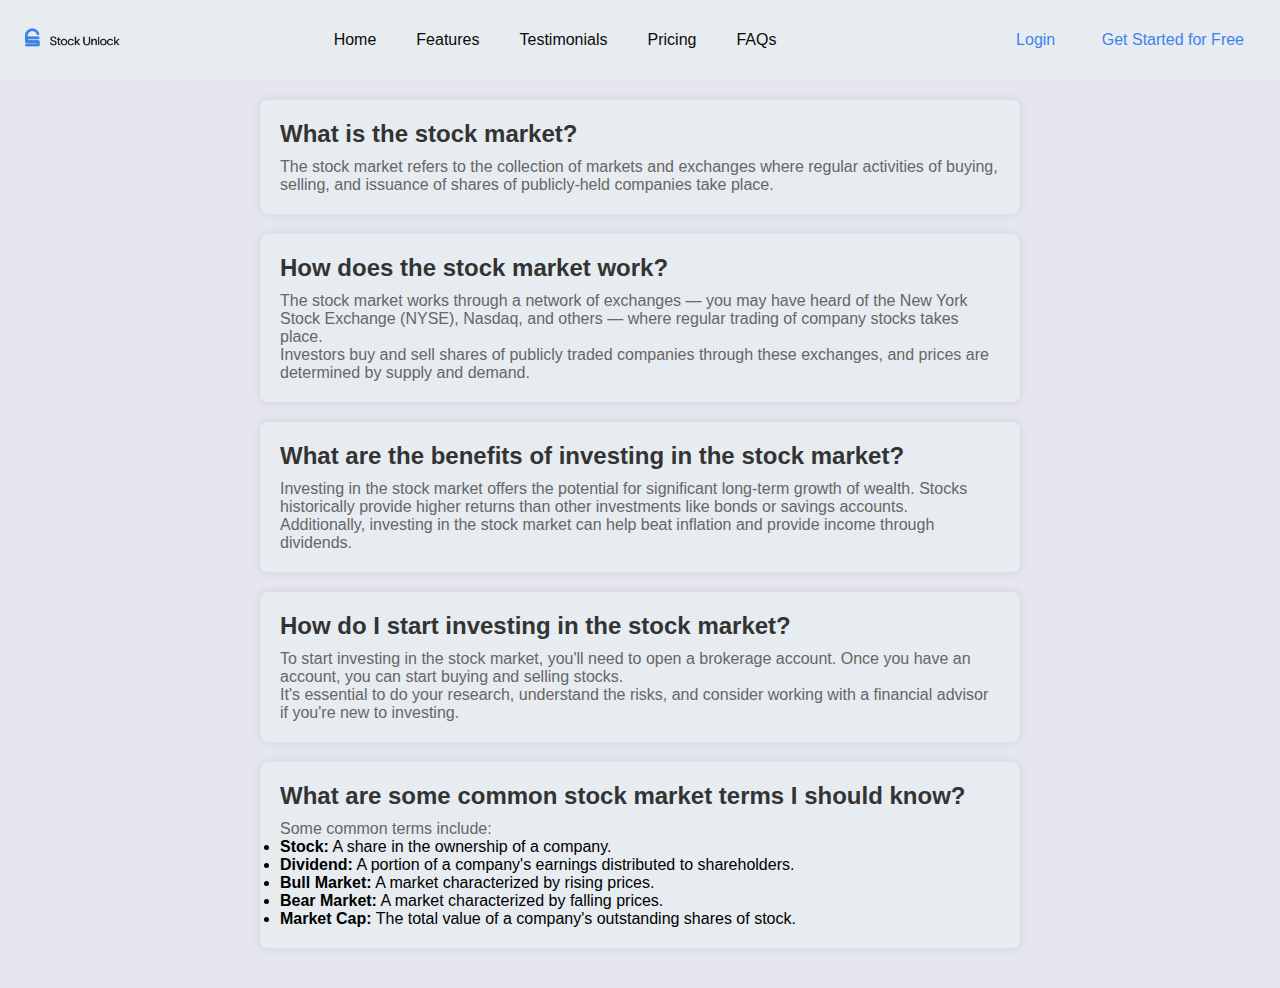
==== faq.html @ 990e5b63 "feature added" ====
<!DOCTYPE html>
<html lang="en">
<head>
    <meta charset="UTF-8">
    <meta name="viewport" content="width=device-width, initial-scale=1.0">
    <title>Stock Market FAQ</title>
    <link rel="stylesheet" href="index.css">
    <style>
        /* Additional CSS can be added here */
        body {
            font-family: Arial, sans-serif;
            margin: 0;
            padding: 0;
            background-color:#E6E6F0;
        }
        .container {
            max-width: 800px;
            margin: 0 auto;
            padding: 20px;
        }
        .faq-item {
            margin-bottom: 20px;
            background-color: #E6ECF0;
            border-radius: 8px;
            box-shadow: 0 0 10px rgba(0, 0, 0, 0.1);
            padding: 20px;
        }
        .faq-item h2 {
            margin-bottom: 10px;
            color: #333;
        }
        .faq-item p {
            color: #666;
        }
        .faq-item p:last-child {
            margin-bottom: 0;
        }
    </style>
</head>
<body>
    <!-- navbar  -->
    <div class="navbar">
        <div class="navbar-logo">
          <img src="img/Group 48.png" alt="Logo" width="100">
        </div>
        <div class="navbar-menu">
          <ul>
            <li><a href="index.html">Home</a></li>
            <li><a href="#">Features</a></li>
            <li><a href="#">Testimonials</a></li>
            <li><a href="#">Pricing</a></li>
            <li><a href="faq.html">FAQs</a></li>
          </ul>
        </div>
        <div class="navbar-actions">
          <a href="login.html">Login</a>
          <a href="register.html">Get Started for Free</a>
        </div>
      </div>
      <div></div>
      <!-- -------------------------------------------------------------------- -->
    <div class="container">
        <div class="faq-item">
            <h2>What is the stock market?</h2>
            <p>The stock market refers to the collection of markets and exchanges where regular activities of buying, selling, and issuance of shares of publicly-held companies take place.</p>
        </div>
        <div class="faq-item">
            <h2>How does the stock market work?</h2>
            <p>The stock market works through a network of exchanges — you may have heard of the New York Stock Exchange (NYSE), Nasdaq, and others — where regular trading of company stocks takes place.</p>
            <p>Investors buy and sell shares of publicly traded companies through these exchanges, and prices are determined by supply and demand.</p>
        </div>
        <div class="faq-item">
            <h2>What are the benefits of investing in the stock market?</h2>
            <p>Investing in the stock market offers the potential for significant long-term growth of wealth. Stocks historically provide higher returns than other investments like bonds or savings accounts.</p>
            <p>Additionally, investing in the stock market can help beat inflation and provide income through dividends.</p>
        </div>
        <div class="faq-item">
            <h2>How do I start investing in the stock market?</h2>
            <p>To start investing in the stock market, you'll need to open a brokerage account. Once you have an account, you can start buying and selling stocks.</p>
            <p>It's essential to do your research, understand the risks, and consider working with a financial advisor if you're new to investing.</p>
        </div>
        <div class="faq-item">
            <h2>What are some common stock market terms I should know?</h2>
            <p>Some common terms include:</p>
            <ul>
                <li><strong>Stock:</strong> A share in the ownership of a company.</li>
                <li><strong>Dividend:</strong> A portion of a company's earnings distributed to shareholders.</li>
                <li><strong>Bull Market:</strong> A market characterized by rising prices.</li>
                <li><strong>Bear Market:</strong> A market characterized by falling prices.</li>
                <li><strong>Market Cap:</strong> The total value of a company's outstanding shares of stock.</li>
            </ul>
        </div>
    </div>
</body>
</html>
---- index.css ----
/* Reset styles */
* {
  margin: 0;
  padding: 0;
  box-sizing: border-box;
  font-family: Verdana, Geneva, Tahoma, sans-serif;
}

/* alert css */
.alert {
  background-color:#e1edf5;
  color: #333;
  padding: 10px;
  text-align: center;
}

/* Navbar styles */
.navbar {
  background-color: #E6ECF0;
  display: flex;
  justify-content: space-between;
  align-items: center;
  padding: 10px 20px;
  height: 5rem;
  position: sticky;
  top: 0; /* Stick to the top */
}

.navbar-logo {
  flex: 0 0 auto;
}

.navbar-menu {
  flex: 1;
  text-align: center;
}

.navbar-menu ul {
  list-style: none;
  display: flex;
  justify-content: center;
}

.navbar-menu ul li {
  margin: 0 10px;
  position: relative;
}

.navbar-menu ul li a {
  color: #0c0b0b;
  text-decoration: none;
  padding: 10px;
  position: relative;
}

.navbar-menu ul li a:hover::before {
  content: "•";
  position: absolute;
  top: 0;
  left: 50%;
  transform: translateX(-50%);
  font-size: 1.2em;
  color: #E6ECF0;
}

.navbar-actions {
  flex: 0 0 auto;
}

.navbar-actions a {
  color: #3E83EB;
  text-decoration: none;
  padding: 10px 15px;
  margin-left: 10px;
  border: 1px solid #E6ECF0;
  border-radius: 5px;
}

.navbar-actions a:hover {
  background-color: #bdcce2;
  color: #333;
}
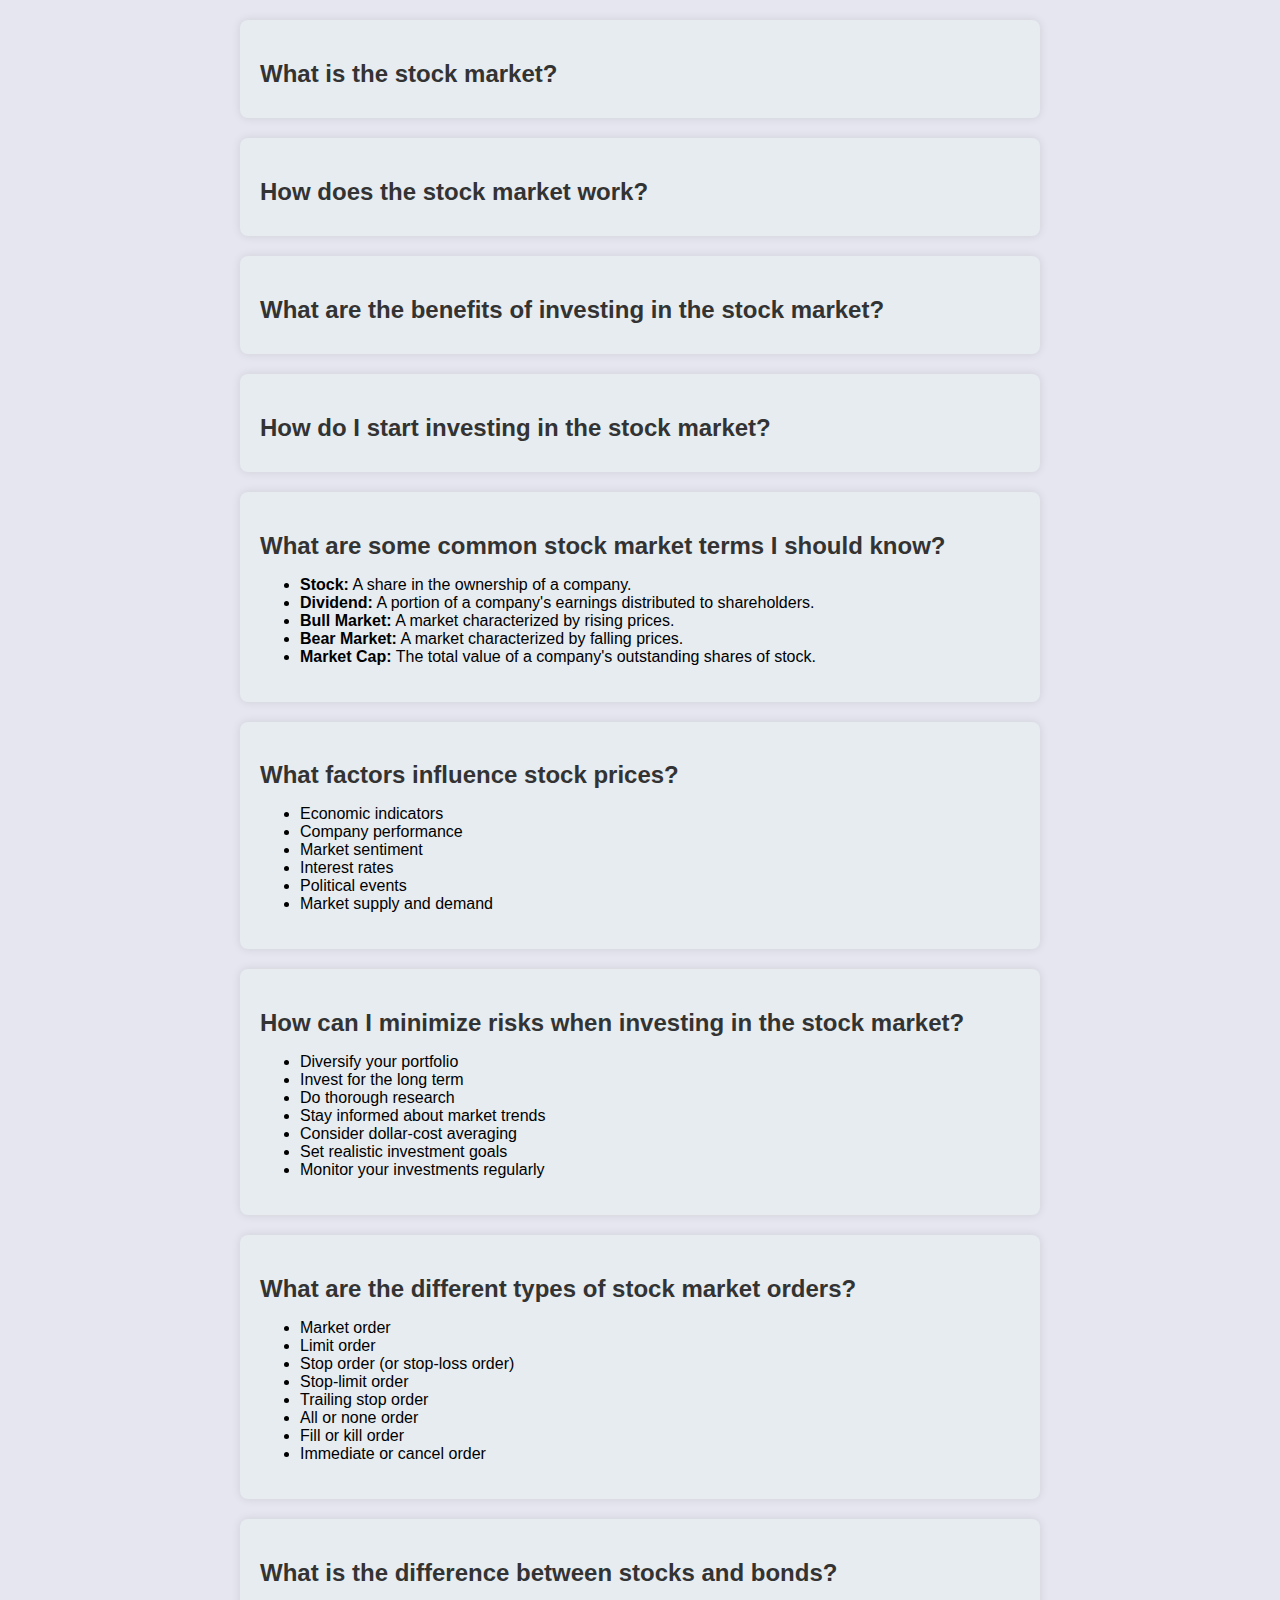
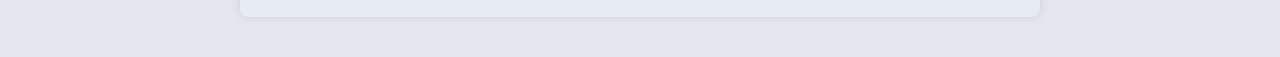
==== commit cf020fd1: "feature added" ====
--- a/faq.html
+++ b/faq.html
@@ -4,14 +4,13 @@
     <meta charset="UTF-8">
     <meta name="viewport" content="width=device-width, initial-scale=1.0">
     <title>Stock Market FAQ</title>
-    <link rel="stylesheet" href="index.css">
     <style>
-        /* Additional CSS can be added here */
+       /* internal css we can also make other module for this css part  */
         body {
             font-family: Arial, sans-serif;
             margin: 0;
             padding: 0;
-            background-color:#E6E6F0;
+            background-color: #E6E6F0;
         }
         .container {
             max-width: 800px;
@@ -28,9 +27,11 @@
         .faq-item h2 {
             margin-bottom: 10px;
             color: #333;
+            cursor: pointer; 
         }
         .faq-item p {
             color: #666;
+            display: none;
         }
         .faq-item p:last-child {
             margin-bottom: 0;
@@ -38,58 +39,97 @@
     </style>
 </head>
 <body>
-    <!-- navbar  -->
-    <div class="navbar">
-        <div class="navbar-logo">
-          <img src="img/Group 48.png" alt="Logo" width="100">
-        </div>
-        <div class="navbar-menu">
-          <ul>
-            <li><a href="index.html">Home</a></li>
-            <li><a href="#">Features</a></li>
-            <li><a href="#">Testimonials</a></li>
-            <li><a href="#">Pricing</a></li>
-            <li><a href="faq.html">FAQs</a></li>
-          </ul>
-        </div>
-        <div class="navbar-actions">
-          <a href="login.html">Login</a>
-          <a href="register.html">Get Started for Free</a>
-        </div>
-      </div>
-      <div></div>
-      <!-- -------------------------------------------------------------------- -->
     <div class="container">
         <div class="faq-item">
-            <h2>What is the stock market?</h2>
+            <h2 onclick="toggleAnswer(this)">What is the stock market?</h2>
             <p>The stock market refers to the collection of markets and exchanges where regular activities of buying, selling, and issuance of shares of publicly-held companies take place.</p>
         </div>
         <div class="faq-item">
-            <h2>How does the stock market work?</h2>
+            <h2 onclick="toggleAnswer(this)">How does the stock market work?</h2>
             <p>The stock market works through a network of exchanges — you may have heard of the New York Stock Exchange (NYSE), Nasdaq, and others — where regular trading of company stocks takes place.</p>
             <p>Investors buy and sell shares of publicly traded companies through these exchanges, and prices are determined by supply and demand.</p>
         </div>
         <div class="faq-item">
-            <h2>What are the benefits of investing in the stock market?</h2>
+            <h2 onclick="toggleAnswer(this)">What are the benefits of investing in the stock market?</h2>
             <p>Investing in the stock market offers the potential for significant long-term growth of wealth. Stocks historically provide higher returns than other investments like bonds or savings accounts.</p>
             <p>Additionally, investing in the stock market can help beat inflation and provide income through dividends.</p>
         </div>
         <div class="faq-item">
-            <h2>How do I start investing in the stock market?</h2>
+            <h2 onclick="toggleAnswer(this)">How do I start investing in the stock market?</h2>
             <p>To start investing in the stock market, you'll need to open a brokerage account. Once you have an account, you can start buying and selling stocks.</p>
             <p>It's essential to do your research, understand the risks, and consider working with a financial advisor if you're new to investing.</p>
         </div>
         <div class="faq-item">
-            <h2>What are some common stock market terms I should know?</h2>
-            <p>Some common terms include:</p>
+            <h2 onclick="toggleAnswer(this)">What are some common stock market terms I should know?</h2>
+           <div> <p>Some common terms include:</p>
             <ul>
                 <li><strong>Stock:</strong> A share in the ownership of a company.</li>
                 <li><strong>Dividend:</strong> A portion of a company's earnings distributed to shareholders.</li>
                 <li><strong>Bull Market:</strong> A market characterized by rising prices.</li>
                 <li><strong>Bear Market:</strong> A market characterized by falling prices.</li>
                 <li><strong>Market Cap:</strong> The total value of a company's outstanding shares of stock.</li>
+            </ul></div>
+        </div>
+        <div class="faq-item">
+            <h2 onclick="toggleAnswer(this)">What factors influence stock prices?</h2>
+            <div><p>Stock prices are influenced by various factors, including:</p>
+                <ul>
+                    <li>Economic indicators</li>
+                    <li>Company performance</li>
+                    <li>Market sentiment</li>
+                    <li>Interest rates</li>
+                    <li>Political events</li>
+                    <li>Market supply and demand</li>
+                </ul></div>
+        </div>
+        <div class="faq-item">
+            <h2 onclick="toggleAnswer(this)">How can I minimize risks when investing in the stock market?</h2>
+            <div>
+                <p>To minimize risks when investing in the stock market, you can:</p>
+            <ul>
+                <li>Diversify your portfolio</li>
+                <li>Invest for the long term</li>
+                <li>Do thorough research</li>
+                <li>Stay informed about market trends</li>
+                <li>Consider dollar-cost averaging</li>
+                <li>Set realistic investment goals</li>
+                <li>Monitor your investments regularly</li>
             </ul>
+            </div>
+        </div>
+        <div class="faq-item">
+            <h2 onclick="toggleAnswer(this)">What are the different types of stock market orders?</h2>
+            <div>
+                <p>Some common types of stock market orders include:</p>
+            <ul>
+                <li>Market order</li>
+                <li>Limit order</li>
+                <li>Stop order (or stop-loss order)</li>
+                <li>Stop-limit order</li>
+                <li>Trailing stop order</li>
+                <li>All or none order</li>
+                <li>Fill or kill order</li>
+                <li>Immediate or cancel order</li>
+            </ul>
+            </div>
+        </div>
+        <div class="faq-item">
+            <h2 onclick="toggleAnswer(this)">What is the difference between stocks and bonds?</h2>
+            <p>Stocks represent ownership in a company, while bonds represent debt owed by a company or government entity.</p>
+            <p>Stockholders typically have voting rights and can benefit from capital appreciation and dividends, while bondholders receive periodic interest payments and repayment of the bond's face value at maturity.</p>
         </div>
     </div>
+
+    <script>
+        function toggleAnswer(element) {
+            var answer = element.nextElementSibling;
+            if (answer.style.display === "block") {
+                answer.style.display = "none";
+            } else {
+                answer.style.display = "block";
+            }
+        }
+    </script>
 </body>
 </html>
+
